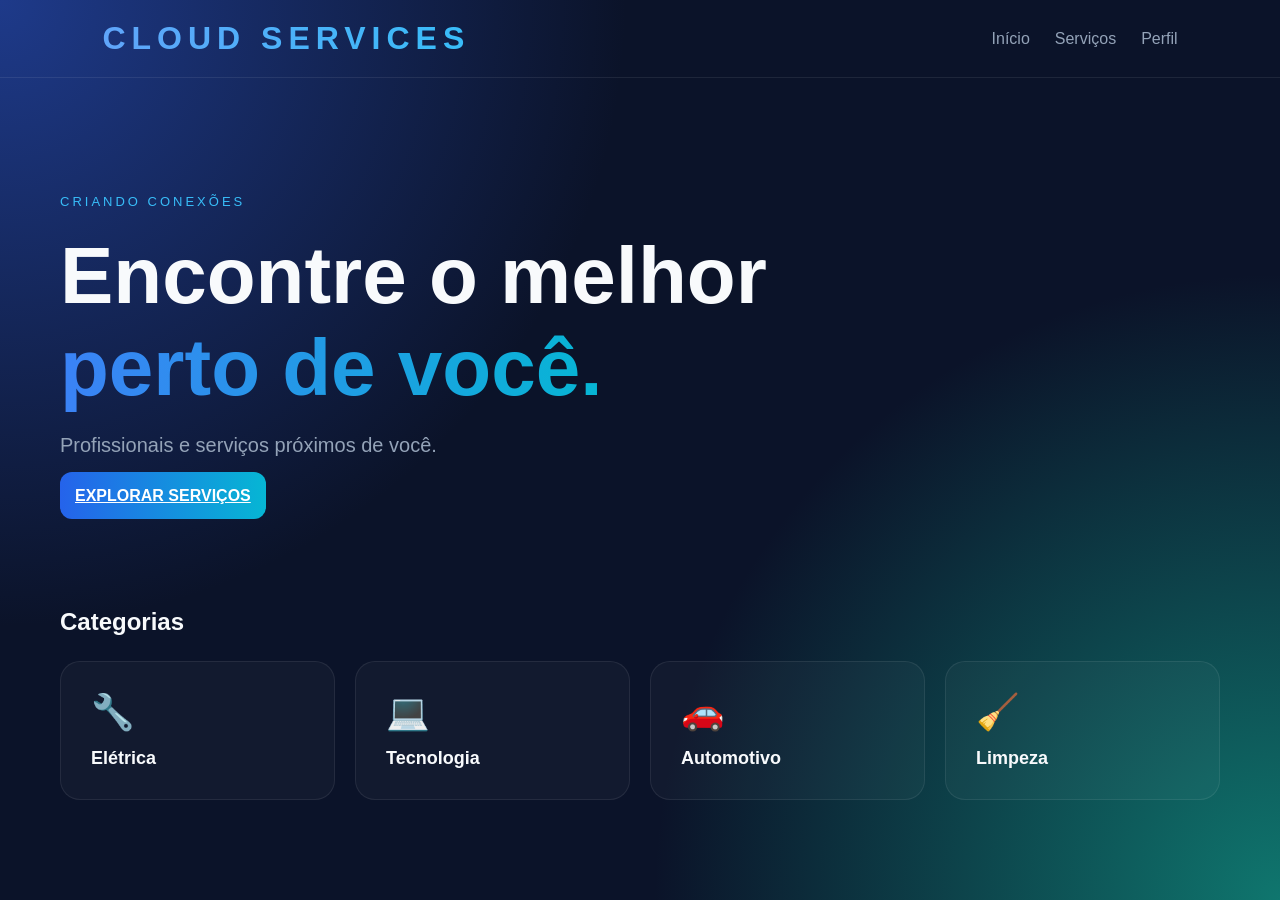
==== index.html @ ef6e5f85 "Primeira versão da PWA NEXUS Services" ====
<!DOCTYPE html>
<html lang="pt-BR">

<head>

    <meta charset="UTF-8">

    <meta name="viewport"
          content="width=device-width, initial-scale=1.0">

    <meta name="theme-color"
          content="#080812">

    <link rel="stylesheet"
          href="css/style.css">

    <link rel="manifest"
          href="manifest.json">

    <title>Cloud Services</title>

</head>

<body>

<header class="topbar">

    <div class="logo">
        CLOUD SERVICES
    </div>

    <nav>

        <a href="index.html">
            Início
        </a>

        <a href="servicos.html">
            Serviços
        </a>

        <a href="perfil.html">
            Perfil
        </a>

    </nav>

</header>


<main class="home">

    <section class="hero">

        <div>

            <span class="tag">
                CRIANDO CONEXÕES
            </span>

            <h1>
                Encontre o melhor
                <span>perto de você.</span>
            </h1>

            <p>
                Profissionais e serviços
                próximos de você.
            </p>

            <a
                href="servicos.html"
                class="btn-primary"
            >
                EXPLORAR SERVIÇOS
            </a>

        </div>

    </section>


    <section class="services">

        <h2>
            Categorias
        </h2>

        <div class="service-grid">

            <div class="service-card">
                🔧
                <h3>Elétrica</h3>
            </div>

            <div class="service-card">
                💻
                <h3>Tecnologia</h3>
            </div>

            <div class="service-card">
                🚗
                <h3>Automotivo</h3>
            </div>

            <div class="service-card">
                🧹
                <h3>Limpeza</h3>
            </div>

        </div>

    </section>

</main>

<script src="js/script.js"></script>

</body>

</html>
---- css/style.css ----
* {
    margin: 0;
    padding: 0;
    box-sizing: border-box;
}

body {
    font-family: Arial, sans-serif;
    background:
        radial-gradient(circle at top left, #1e3a8a, transparent 40%),
        radial-gradient(circle at bottom right, #0f766e, transparent 40%),
        #0b1329;

    color: #f8fafc;
    min-height: 100vh;
}

.login-container {
    min-height: 100vh;

    display: flex;
    justify-content: center;
    align-items: center;

    padding: 20px;
}

.login-card {
    width: 100%;
    max-width: 420px;

    padding: 40px;

    background: rgba(255, 255, 255, 0.04);

    border: 1px solid rgba(255, 255, 255, 0.1);

    border-radius: 24px;

    backdrop-filter: blur(20px);

    box-shadow:
        0 0 40px rgba(59, 130, 246, 0.15);

    animation: aparecer 0.8s ease;
}

.logo {
    text-align: center;

    font-size: 32px;
    font-weight: bold;

    letter-spacing: 6px;

    background: linear-gradient(
        90deg,
        #60a5fa,
        #38bdf8
    );

    -webkit-background-clip: text;
    color: transparent;
}

.subtitle {
    text-align: center;

    color: #94a3b8;

    margin: 10px 0 35px;
}

.login-card h1 {
    margin-bottom: 25px;
}

.input-group {
    margin-bottom: 20px;
}

.input-group label {
    display: block;

    margin-bottom: 8px;

    color: #cbd5e1;
}

.input-group input {
    width: 100%;

    padding: 14px;

    border-radius: 12px;

    border: 1px solid #1e293b;

    background: rgba(15, 23, 42, 0.6);

    color: #f8fafc;

    outline: none;
}

.input-group input:focus {
    border-color: #3b82f6;

    box-shadow:
        0 0 15px rgba(59, 130, 246, 0.4);
}

.btn-primary {
    width: 100%;

    padding: 15px;

    border: none;

    border-radius: 12px;

    background: linear-gradient(
        90deg,
        #2563eb,
        #06b6d4
    );

    color: white;

    font-weight: bold;

    cursor: pointer;

    transition: 0.3s;
}

.btn-primary:hover {
    transform: translateY(-3px);

    box-shadow:
        0 10px 30px rgba(37, 99, 235, 0.4);
}

.register {
    text-align: center;

    margin-top: 25px;

    color: #64748b;
}

.register a {
    color: #38bdf8;

    text-decoration: none;
}

@keyframes aparecer {

    from {
        opacity: 0;
        transform: translateY(30px);
    }

    to {
        opacity: 1;
        transform: translateY(0);
    }

}
.topbar {

    display: flex;

    justify-content: space-between;

    align-items: center;

    padding: 20px 8%;

    border-bottom:
        1px solid rgba(255,255,255,0.08);

}

.topbar nav {

    display: flex;

    gap: 25px;

}

.topbar nav a {

    color: #94a3b8;

    text-decoration: none;

    transition: 0.3s;

}

.topbar nav a:hover {

    color: #f8fafc;

}

.home {

    max-width: 1200px;

    margin: auto;

    padding: 60px 20px;

}

.hero {

    min-height: 420px;

    display: flex;

    align-items: center;

}

.tag {

    color: #38bdf8;

    font-size: 13px;

    letter-spacing: 3px;

}

.hero h1 {

    font-size: clamp(40px, 7vw, 80px);

    max-width: 800px;

    margin: 20px 0;

}

.hero h1 span {

    background:
        linear-gradient(
            90deg,
            #3b82f6,
            #06b6d4
        );

    -webkit-background-clip: text;

    color: transparent;

}

.hero p {

    color: #94a3b8;

    font-size: 20px;

    margin-bottom: 30px;

}

.services {

    margin-top: 50px;

}

.service-grid {

    display: grid;

    grid-template-columns:
        repeat(auto-fit, minmax(200px, 1fr));

    gap: 20px;

    margin-top: 25px;

}

.service-card {

    padding: 30px;

    background:
        rgba(255,255,255,0.03);

    border:
        1px solid rgba(255,255,255,0.08);

    border-radius: 20px;

    font-size: 35px;

    transition: 0.3s;

}

.service-card h3 {

    font-size: 18px;

    margin-top: 15px;

}

.service-card:hover {

    transform: translateY(-8px);

    border-color: #3b82f6;

    box-shadow:
        0 10px 30px rgba(59,130,246,0.25);

}

@media (max-width: 600px) {

    .topbar {

        flex-direction: column;

        gap: 20px;

    }

    .topbar nav {

        gap: 12px;

    }

    .hero h1 {

        font-size: 42px;

    }

    .login-card {

        padding: 25px;

    }

}
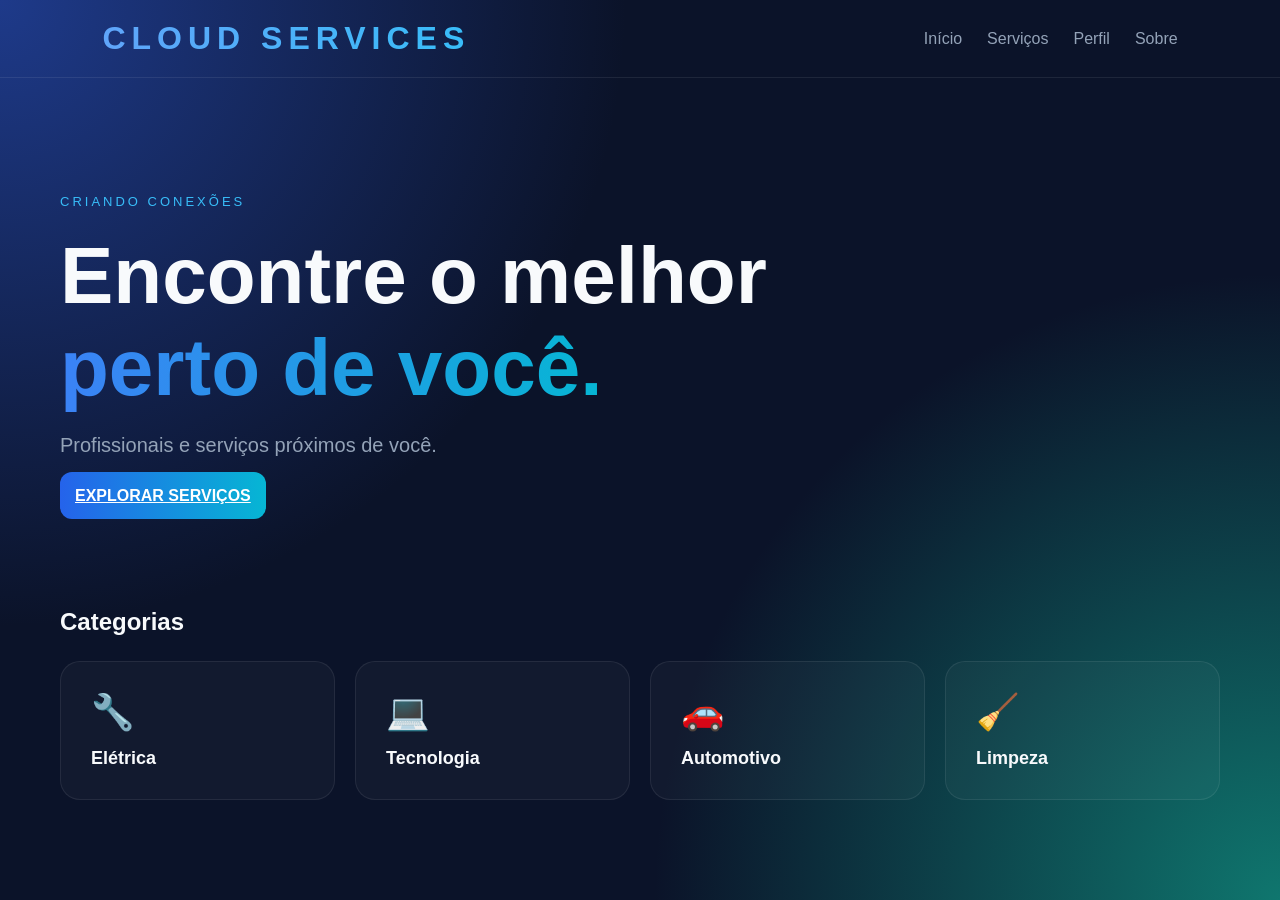
==== commit 6813f774: "Add files via upload" ====
--- a/index.html
+++ b/index.html
@@ -41,6 +41,10 @@
 
         <a href="perfil.html">
             Perfil
+        </a>
+
+        <a href="sobre.html">
+            Sobre
         </a>
 
     </nav>
